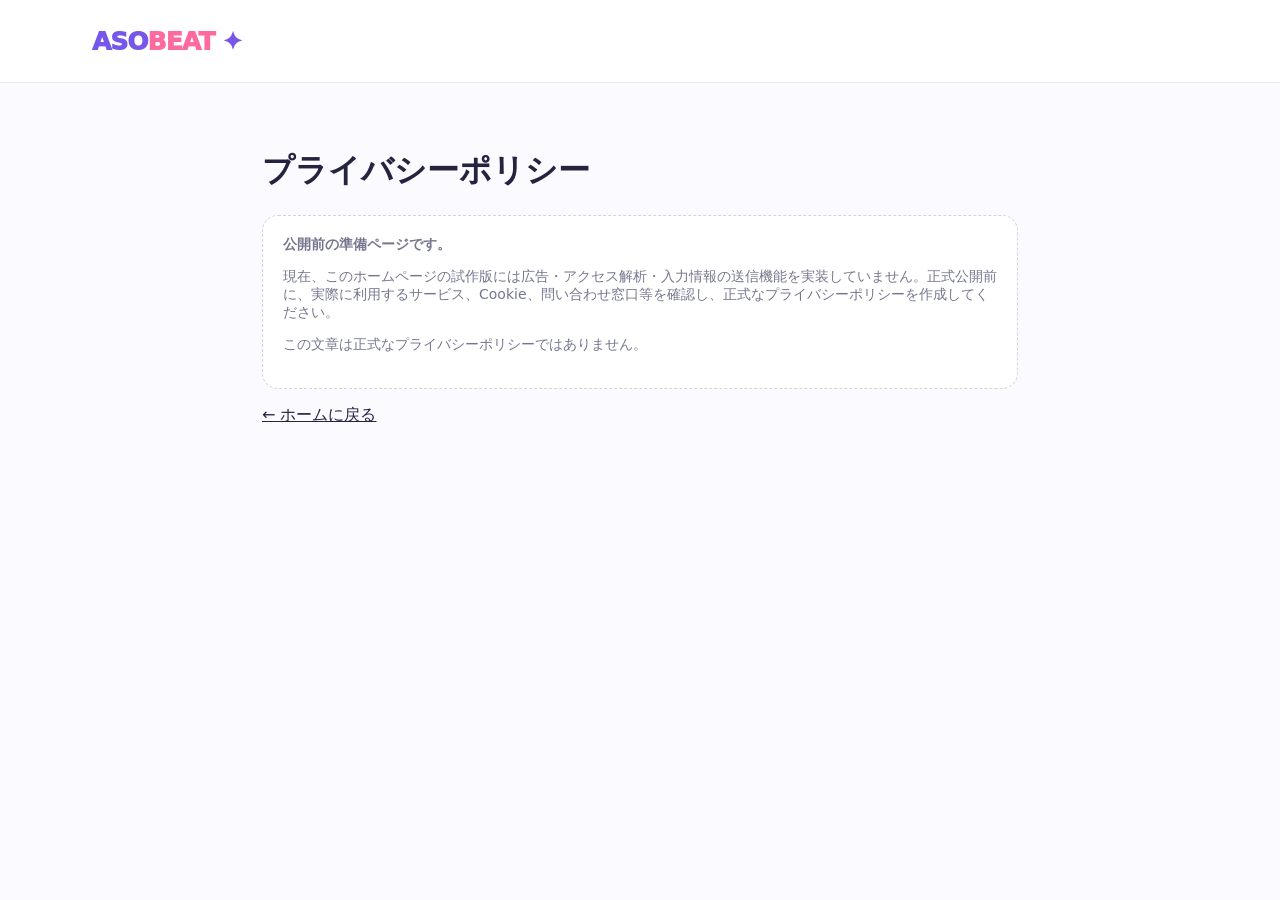
==== privacy.html @ 73acbf35 "Add files via upload" ====
<!doctype html><html lang="ja"><head><meta charset="utf-8"><meta name="viewport" content="width=device-width,initial-scale=1"><title>プライバシーポリシー｜ASOBEAT</title><link rel="stylesheet" href="css/style.css"></head><body><header class="header"><div class="wrap"><a class="logo" href="index.html">ASO<span>BEAT</span> ✦</a></div></header><main class="wrap" style="max-width:800px;padding-top:45px;min-height:60vh"><h1>プライバシーポリシー</h1><div class="notice"><strong>公開前の準備ページです。</strong><p>現在、このホームページの試作版には広告・アクセス解析・入力情報の送信機能を実装していません。正式公開前に、実際に利用するサービス、Cookie、問い合わせ窓口等を確認し、正式なプライバシーポリシーを作成してください。</p><p>この文章は正式なプライバシーポリシーではありません。</p></div><p><a href="index.html">← ホームに戻る</a></p></main></body></html>
---- css/style.css ----
:root{--ink:#25233e;--muted:#76778e;--purple:#7657e9;--pink:#ff6a9e;--orange:#ffbc59;--bg:#fbfaff;--line:#eae8f2}*{box-sizing:border-box}html{scroll-behavior:smooth}body{margin:0;background:var(--bg);color:var(--ink);font-family:system-ui,-apple-system,"Hiragino Kaku Gothic ProN","Noto Sans JP",sans-serif}button,input,select{font:inherit}button{cursor:pointer}a{color:inherit}.wrap{max-width:1140px;margin:auto;padding:0 22px}.header{background:#fff;border-bottom:1px solid var(--line);position:sticky;top:0;z-index:10}.header .wrap{min-height:82px;display:flex;align-items:center;gap:24px}.logo{font-size:25px;font-weight:1000;letter-spacing:-1px;text-decoration:none;color:var(--purple)}.logo span{color:var(--pink)}.tagline{font-size:11px;color:var(--muted);margin-top:2px}.search{margin-left:auto;max-width:350px;width:100%;background:#f5f3fb;border:1px solid #ece9f6;border-radius:15px;display:flex;align-items:center;padding:0 14px;gap:8px}.search input{width:100%;background:transparent;border:0;outline:0;padding:13px 0;min-width:0}.hero{padding:42px 0 26px}.hero-card{background:linear-gradient(115deg,#7658e8,#b96de6 58%,#fa8db3);border-radius:28px;min-height:258px;display:flex;align-items:center;justify-content:space-between;overflow:hidden;color:white;position:relative;padding:34px 40px;box-shadow:0 18px 45px #7755c02b}.hero-card:after{content:"";position:absolute;right:-70px;top:-130px;width:370px;height:370px;border:75px solid #ffffff24;border-radius:50%}.hero-text{position:relative;z-index:1}.eyebrow{font-size:12px;font-weight:900;letter-spacing:.16em}.hero h1{font-size:clamp(27px,4.5vw,46px);margin:12px 0;line-height:1.24}.hero p{margin:0;color:#f8efff}.hero-art{font-size:110px;transform:rotate(-13deg);filter:drop-shadow(0 15px 0 #00000015);position:relative;z-index:1}.hero-note{margin:12px 4px 0;color:var(--muted);font-size:12px}.section{padding:22px 0 34px}.section-head{display:flex;justify-content:space-between;align-items:end;gap:12px;margin-bottom:18px}.section h2{font-size:24px;margin:0;letter-spacing:-.04em}.section h2 span{color:var(--pink)}.section-sub{font-size:13px;color:var(--muted);margin:5px 0 0}.count{color:var(--muted);font-size:13px}.rank-grid,.game-grid{display:grid;grid-template-columns:repeat(auto-fill,minmax(min(100%,205px),1fr));gap:17px}.game-card{background:white;border:1px solid var(--line);border-radius:20px;overflow:hidden;box-shadow:0 6px 20px #34315a09;transition:transform .18s,box-shadow .18s;min-width:0}.game-card:hover{transform:translateY(-3px);box-shadow:0 14px 30px #34315a15}.cover{height:147px;display:grid;place-items:center;position:relative;overflow:hidden}.cover .emoji{font-size:66px;filter:drop-shadow(0 7px 0 #0000000b)}.cover img{width:100%;height:100%;object-fit:cover}.badge{position:absolute;top:12px;left:12px;background:#ff547e;color:white;border-radius:8px;padding:5px 9px;font-weight:900;font-size:11px}.rank-badge{position:absolute;top:10px;right:10px;background:white;border-radius:10px;padding:6px 10px;font-weight:900;color:var(--purple);box-shadow:0 3px 12px #0001}.card-body{padding:15px}.card-title{font-size:16px;font-weight:900;line-height:1.4;margin:0 0 7px}.card-desc{font-size:12px;line-height:1.6;color:var(--muted);min-height:38px;margin:0 0 11px}.card-bottom{display:flex;align-items:center;justify-content:space-between;gap:6px}.genre{background:#f3f0ff;color:#7152d6;font-size:11px;font-weight:800;border-radius:8px;padding:6px 9px}.share{background:#f5f4f9;color:#595b70;border:0;border-radius:9px;padding:7px 9px;font-size:12px;font-weight:700}.share:hover{background:#eae5fb}.play{margin-top:12px;width:100%;border:0;border-radius:11px;background:#efedf5;color:#8b8798;padding:10px;font-weight:800;cursor:not-allowed}.play.ready{background:var(--purple);color:white;cursor:pointer}.play.ready:hover{background:#6042d3}.filters{display:flex;gap:9px;flex-wrap:wrap;margin:0 0 20px}.filter{border:1px solid #e7e3f2;background:white;color:#5e5c71;border-radius:999px;padding:9px 15px;font-size:13px;font-weight:800}.filter.active{background:var(--purple);color:white;border-color:var(--purple)}.sort{background:white;border:1px solid var(--line);padding:10px 12px;border-radius:11px;color:var(--ink)}.notice{padding:20px;border:1px dashed #d6d0e6;border-radius:16px;background:white;color:var(--muted);font-size:14px}.ad-slot{margin:30px 0 10px;padding:0;border:0;display:none}.footer{margin-top:42px;background:#fff;border-top:1px solid var(--line);padding:35px 0;color:var(--muted);font-size:12px}.footer-inner{display:flex;justify-content:space-between;gap:12px;flex-wrap:wrap}.footer a{text-decoration:none;color:var(--purple)}.toast{position:fixed;bottom:24px;left:50%;transform:translate(-50%,120px);opacity:0;background:#2e2946;color:#fff;padding:13px 20px;border-radius:13px;z-index:30;transition:.25s;font-size:13px;box-shadow:0 12px 35px #0002;max-width:90vw;text-align:center}.toast.show{transform:translate(-50%,0);opacity:1}.empty{grid-column:1/-1;text-align:center;padding:35px;color:var(--muted)}@media(max-width:650px){.wrap{padding:0 15px}.header .wrap{min-height:74px;gap:12px}.logo{font-size:20px}.tagline{font-size:9px}.search{width:45%;padding:0 10px}.search input{font-size:12px}.hero{padding-top:22px}.hero-card{padding:24px;min-height:195px;border-radius:21px}.hero-art{font-size:65px}.hero h1{font-size:27px}.hero p{font-size:12px}.section h2{font-size:21px}.rank-grid,.game-grid{grid-template-columns:repeat(2,minmax(0,1fr));gap:10px}.cover{height:112px}.cover .emoji{font-size:49px}.card-body{padding:11px}.card-title{font-size:13px}.card-desc{font-size:11px;min-height:50px}.genre{font-size:10px;padding:5px}.share{font-size:11px}.section{padding:16px 0 25px}.sort{font-size:12px}}@media(max-width:365px){.hero-art{display:none}.search{width:42%}.rank-grid,.game-grid{gap:8px}}@media(prefers-reduced-motion:reduce){*,*:before,*:after{transition:none!important;animation:none!important;scroll-behavior:auto!important}}
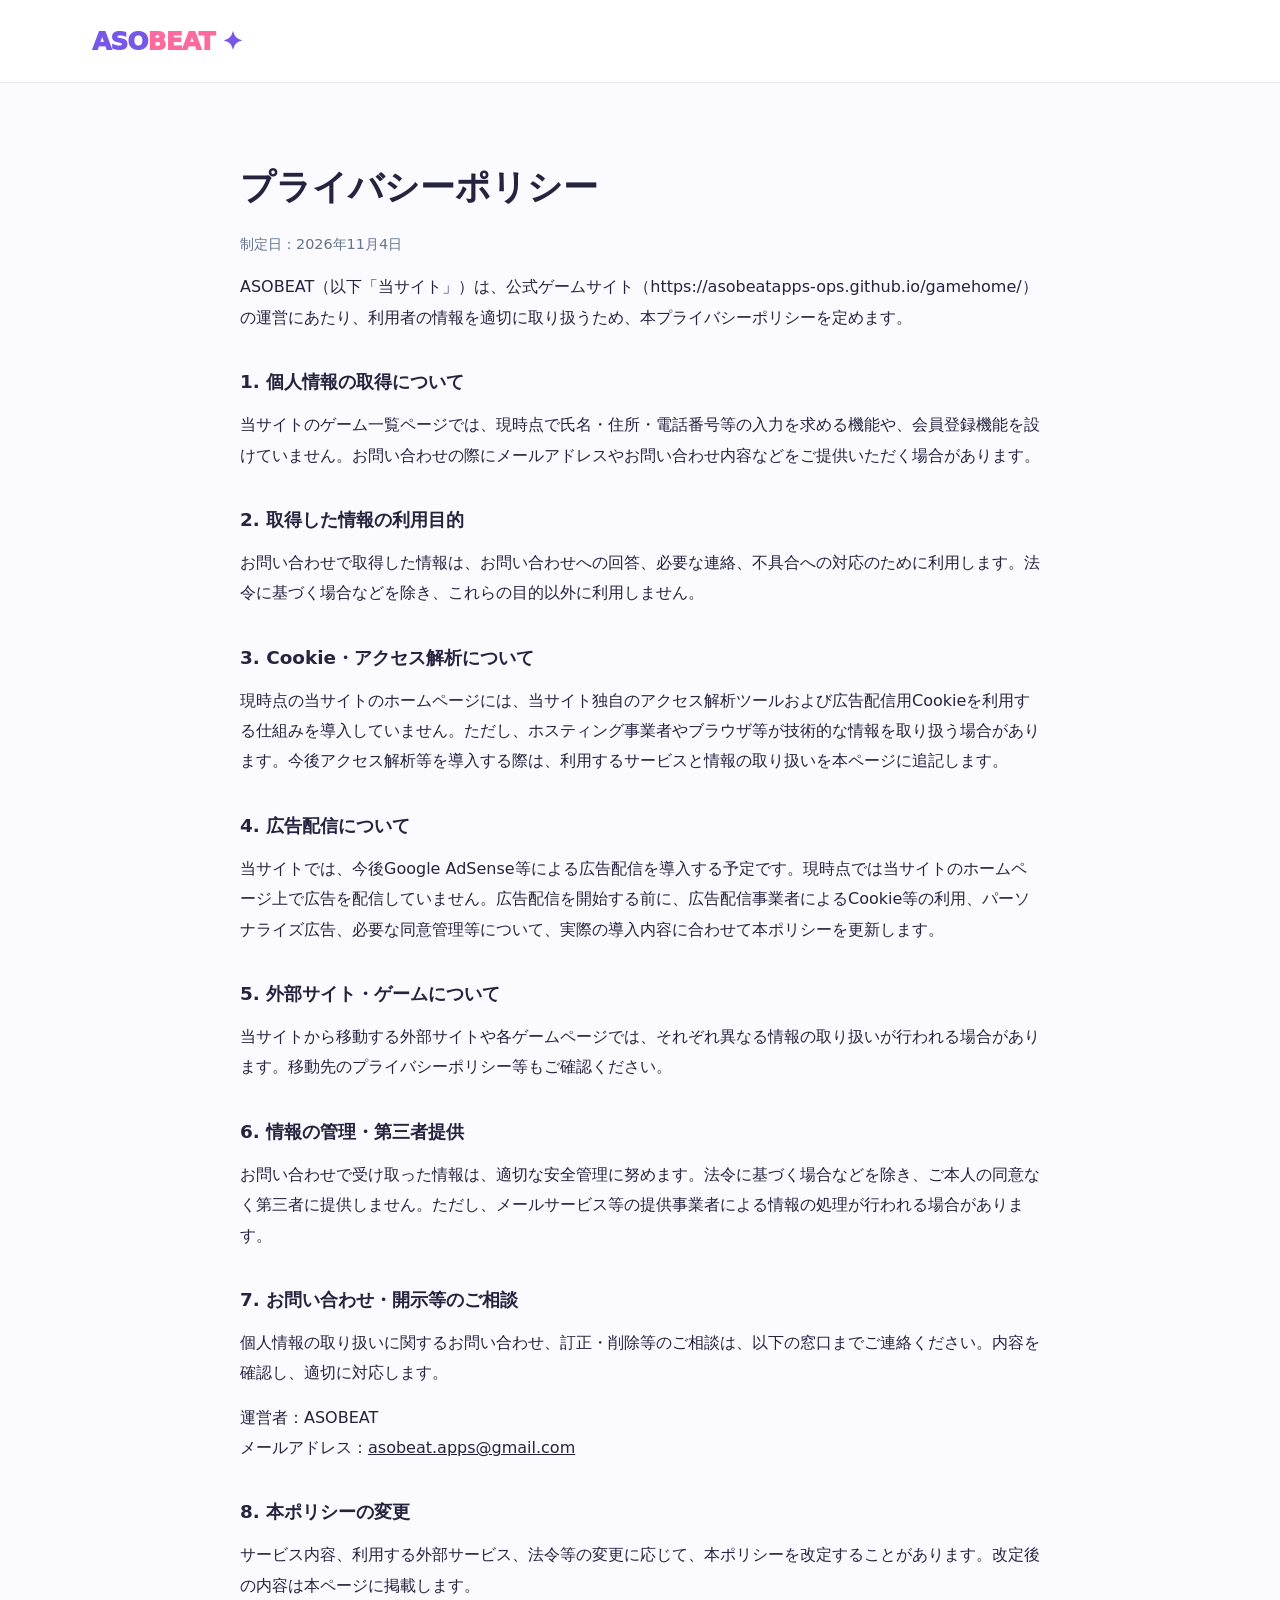
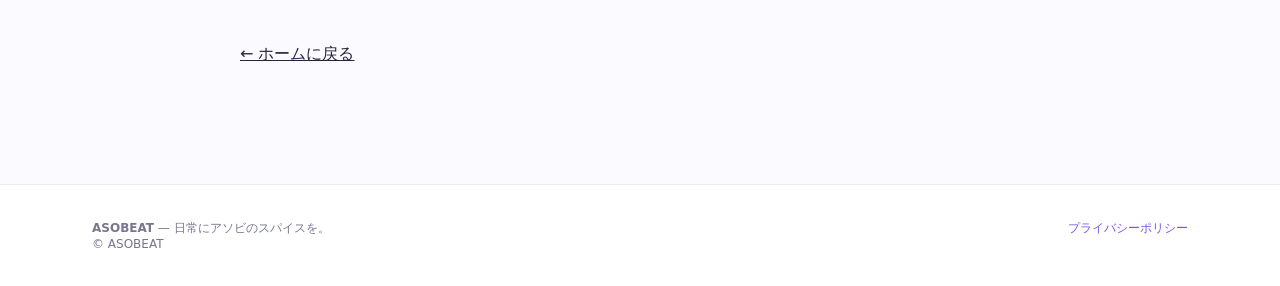
==== commit b80ffc51: "Add files via upload" ====
--- a/privacy.html
+++ b/privacy.html
@@ -1 +1,56 @@
-<!doctype html><html lang="ja"><head><meta charset="utf-8"><meta name="viewport" content="width=device-width,initial-scale=1"><title>プライバシーポリシー｜ASOBEAT</title><link rel="stylesheet" href="css/style.css"></head><body><header class="header"><div class="wrap"><a class="logo" href="index.html">ASO<span>BEAT</span> ✦</a></div></header><main class="wrap" style="max-width:800px;padding-top:45px;min-height:60vh"><h1>プライバシーポリシー</h1><div class="notice"><strong>公開前の準備ページです。</strong><p>現在、このホームページの試作版には広告・アクセス解析・入力情報の送信機能を実装していません。正式公開前に、実際に利用するサービス、Cookie、問い合わせ窓口等を確認し、正式なプライバシーポリシーを作成してください。</p><p>この文章は正式なプライバシーポリシーではありません。</p></div><p><a href="index.html">← ホームに戻る</a></p></main></body></html>
+<!doctype html>
+<html lang="ja">
+<head>
+  <meta charset="utf-8">
+  <meta name="viewport" content="width=device-width, initial-scale=1">
+  <meta name="description" content="ASOBEAT公式ゲームサイトのプライバシーポリシーです。">
+  <title>プライバシーポリシー｜ASOBEAT</title>
+  <link rel="stylesheet" href="css/style.css">
+  <style>
+    .privacy-content{max-width:800px;margin:0 auto;padding:42px 0 72px;line-height:1.9}
+    .privacy-content h1{font-size:clamp(1.6rem,5vw,2.2rem);margin-bottom:10px}
+    .privacy-content h2{font-size:1.15rem;margin:32px 0 10px}
+    .privacy-content p{margin:0 0 14px}
+    .privacy-content a{overflow-wrap:anywhere}
+    .privacy-meta{color:#64748b;font-size:.9rem;margin-bottom:26px}
+    .privacy-back{display:inline-block;margin-top:24px}
+  </style>
+</head>
+<body>
+  <header class="header"><div class="wrap"><a class="logo" href="index.html">ASO<span>BEAT</span> ✦</a></div></header>
+  <main class="wrap">
+    <article class="privacy-content">
+      <h1>プライバシーポリシー</h1>
+      <p class="privacy-meta">制定日：2026年11月4日</p>
+      <p>ASOBEAT（以下「当サイト」）は、公式ゲームサイト（https://asobeatapps-ops.github.io/gamehome/）の運営にあたり、利用者の情報を適切に取り扱うため、本プライバシーポリシーを定めます。</p>
+
+      <h2>1. 個人情報の取得について</h2>
+      <p>当サイトのゲーム一覧ページでは、現時点で氏名・住所・電話番号等の入力を求める機能や、会員登録機能を設けていません。お問い合わせの際にメールアドレスやお問い合わせ内容などをご提供いただく場合があります。</p>
+
+      <h2>2. 取得した情報の利用目的</h2>
+      <p>お問い合わせで取得した情報は、お問い合わせへの回答、必要な連絡、不具合への対応のために利用します。法令に基づく場合などを除き、これらの目的以外に利用しません。</p>
+
+      <h2>3. Cookie・アクセス解析について</h2>
+      <p>現時点の当サイトのホームページには、当サイト独自のアクセス解析ツールおよび広告配信用Cookieを利用する仕組みを導入していません。ただし、ホスティング事業者やブラウザ等が技術的な情報を取り扱う場合があります。今後アクセス解析等を導入する際は、利用するサービスと情報の取り扱いを本ページに追記します。</p>
+
+      <h2>4. 広告配信について</h2>
+      <p>当サイトでは、今後Google AdSense等による広告配信を導入する予定です。現時点では当サイトのホームページ上で広告を配信していません。広告配信を開始する前に、広告配信事業者によるCookie等の利用、パーソナライズ広告、必要な同意管理等について、実際の導入内容に合わせて本ポリシーを更新します。</p>
+
+      <h2>5. 外部サイト・ゲームについて</h2>
+      <p>当サイトから移動する外部サイトや各ゲームページでは、それぞれ異なる情報の取り扱いが行われる場合があります。移動先のプライバシーポリシー等もご確認ください。</p>
+
+      <h2>6. 情報の管理・第三者提供</h2>
+      <p>お問い合わせで受け取った情報は、適切な安全管理に努めます。法令に基づく場合などを除き、ご本人の同意なく第三者に提供しません。ただし、メールサービス等の提供事業者による情報の処理が行われる場合があります。</p>
+
+      <h2>7. お問い合わせ・開示等のご相談</h2>
+      <p>個人情報の取り扱いに関するお問い合わせ、訂正・削除等のご相談は、以下の窓口までご連絡ください。内容を確認し、適切に対応します。</p>
+      <p>運営者：ASOBEAT<br>メールアドレス：<a href="mailto:asobeat.apps@gmail.com">asobeat.apps@gmail.com</a></p>
+
+      <h2>8. 本ポリシーの変更</h2>
+      <p>サービス内容、利用する外部サービス、法令等の変更に応じて、本ポリシーを改定することがあります。改定後の内容は本ページに掲載します。</p>
+      <a class="privacy-back" href="index.html">← ホームに戻る</a>
+    </article>
+  </main>
+  <footer class="footer"><div class="wrap footer-inner"><div><strong>ASOBEAT</strong> — 日常にアソビのスパイスを。<div>© ASOBEAT</div></div><div><a href="privacy.html">プライバシーポリシー</a></div></div></footer>
+</body>
+</html>
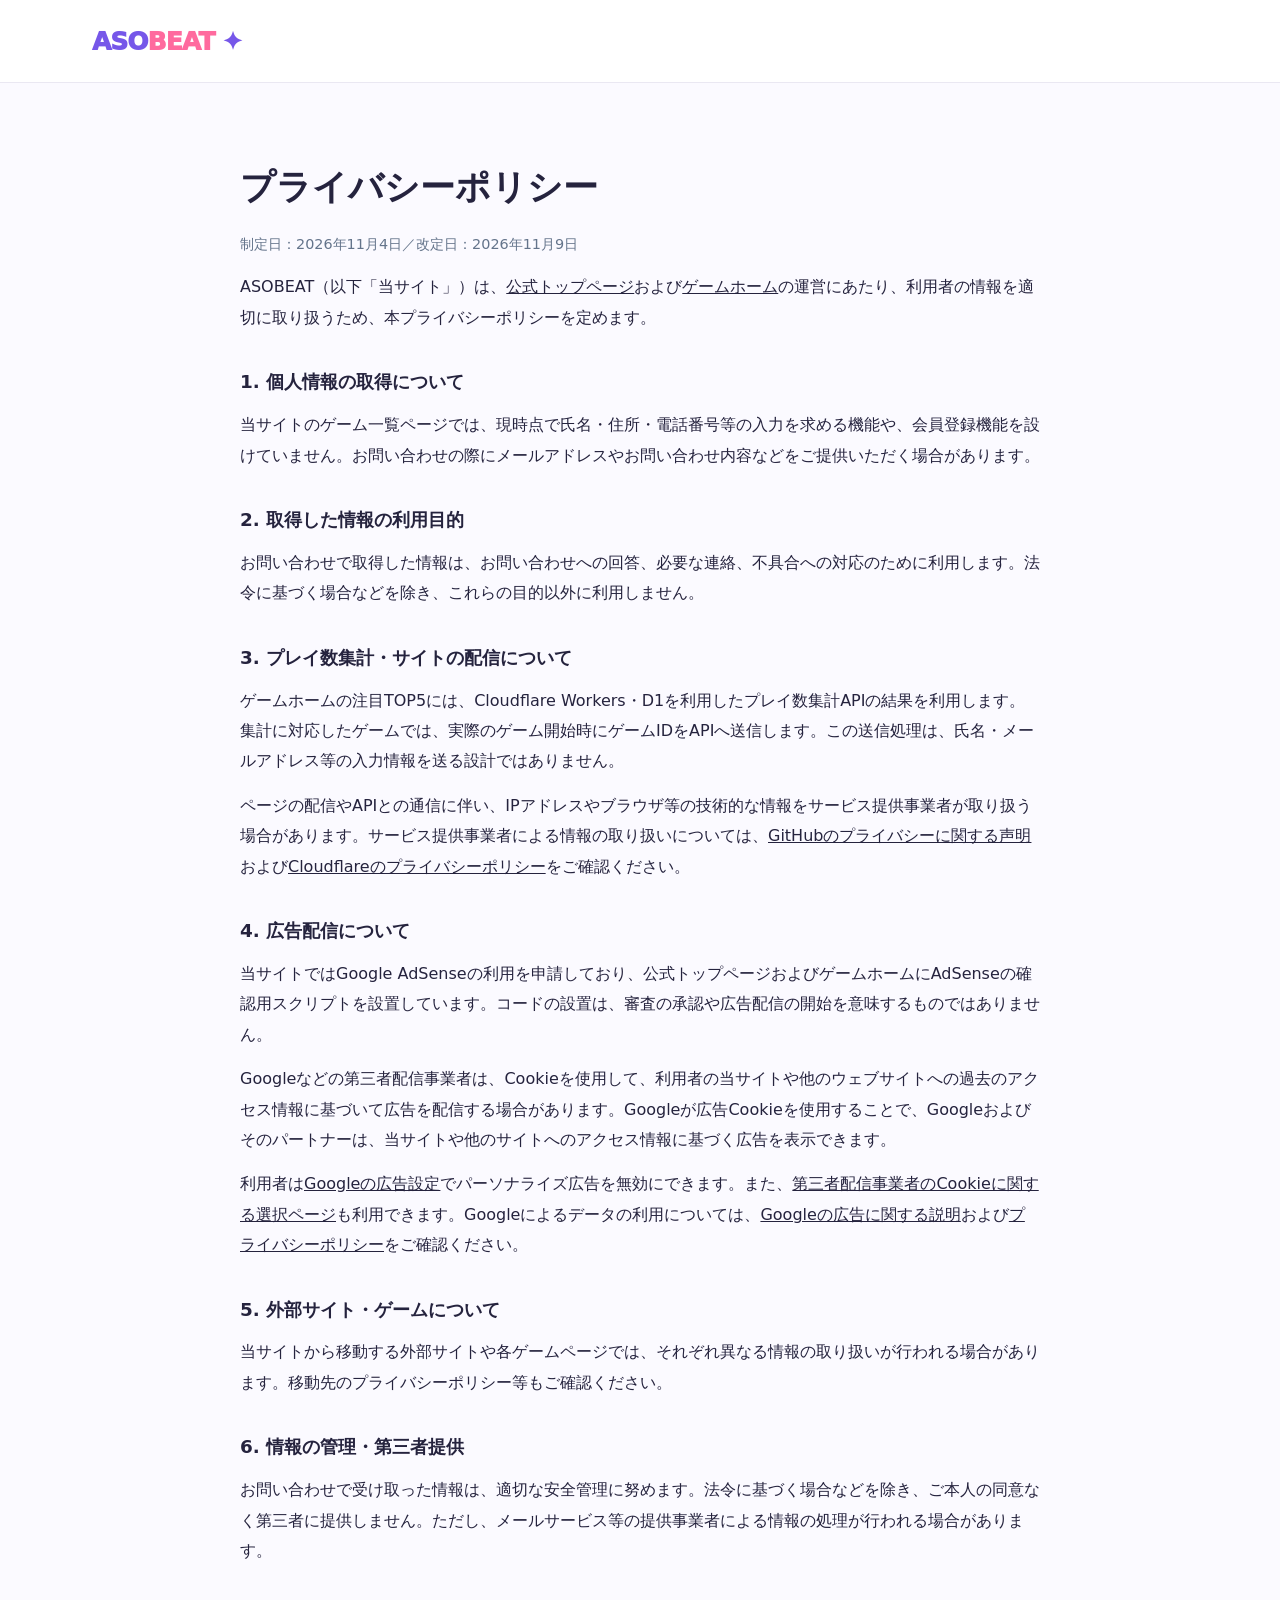
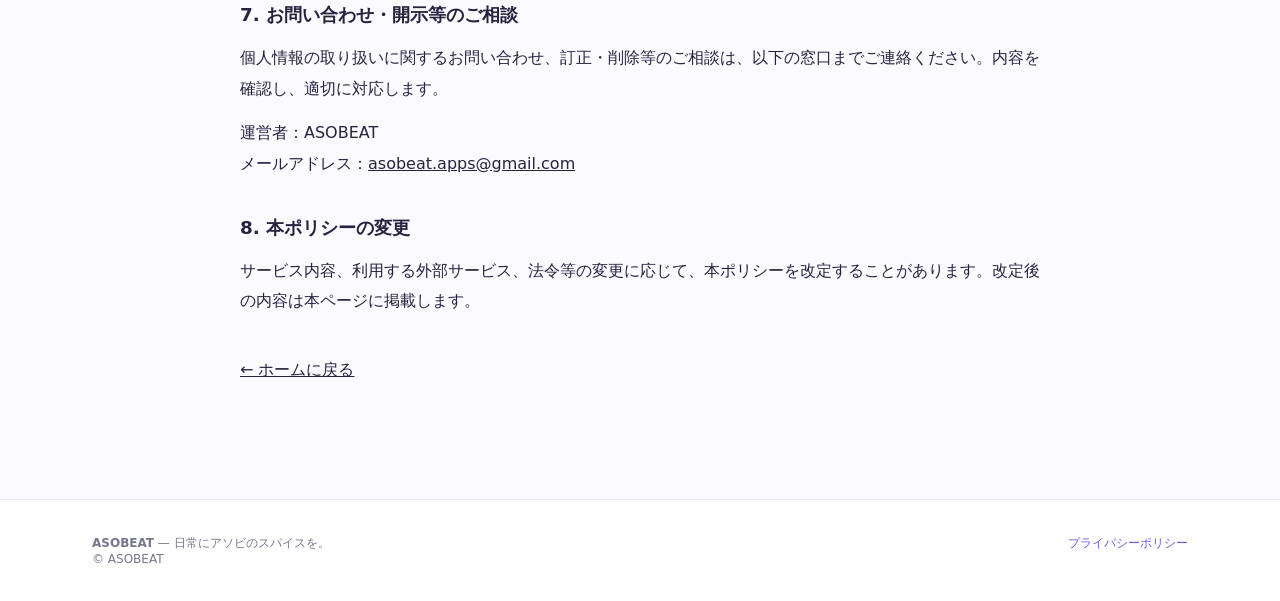
==== commit 1fbcb064: "Align site information and privacy policy with AdSense review setup" ====
--- a/privacy.html
+++ b/privacy.html
@@ -21,8 +21,8 @@
   <main class="wrap">
     <article class="privacy-content">
       <h1>プライバシーポリシー</h1>
-      <p class="privacy-meta">制定日：2026年11月4日</p>
-      <p>ASOBEAT（以下「当サイト」）は、公式ゲームサイト（https://asobeatapps-ops.github.io/gamehome/）の運営にあたり、利用者の情報を適切に取り扱うため、本プライバシーポリシーを定めます。</p>
+      <p class="privacy-meta">制定日：2026年11月4日／改定日：2026年11月9日</p>
+      <p>ASOBEAT（以下「当サイト」）は、<a href="https://asobeatapps-ops.github.io/">公式トップページ</a>および<a href="https://asobeatapps-ops.github.io/gamehome/">ゲームホーム</a>の運営にあたり、利用者の情報を適切に取り扱うため、本プライバシーポリシーを定めます。</p>
 
       <h2>1. 個人情報の取得について</h2>
       <p>当サイトのゲーム一覧ページでは、現時点で氏名・住所・電話番号等の入力を求める機能や、会員登録機能を設けていません。お問い合わせの際にメールアドレスやお問い合わせ内容などをご提供いただく場合があります。</p>
@@ -30,11 +30,14 @@
       <h2>2. 取得した情報の利用目的</h2>
       <p>お問い合わせで取得した情報は、お問い合わせへの回答、必要な連絡、不具合への対応のために利用します。法令に基づく場合などを除き、これらの目的以外に利用しません。</p>
 
-      <h2>3. Cookie・アクセス解析について</h2>
-      <p>現時点の当サイトのホームページには、当サイト独自のアクセス解析ツールおよび広告配信用Cookieを利用する仕組みを導入していません。ただし、ホスティング事業者やブラウザ等が技術的な情報を取り扱う場合があります。今後アクセス解析等を導入する際は、利用するサービスと情報の取り扱いを本ページに追記します。</p>
+      <h2>3. プレイ数集計・サイトの配信について</h2>
+      <p>ゲームホームの注目TOP5には、Cloudflare Workers・D1を利用したプレイ数集計APIの結果を利用します。集計に対応したゲームでは、実際のゲーム開始時にゲームIDをAPIへ送信します。この送信処理は、氏名・メールアドレス等の入力情報を送る設計ではありません。</p>
+      <p>ページの配信やAPIとの通信に伴い、IPアドレスやブラウザ等の技術的な情報をサービス提供事業者が取り扱う場合があります。サービス提供事業者による情報の取り扱いについては、<a href="https://docs.github.com/ja/site-policy/privacy-policies/github-general-privacy-statement">GitHubのプライバシーに関する声明</a>および<a href="https://www.cloudflare.com/privacypolicy/">Cloudflareのプライバシーポリシー</a>をご確認ください。</p>
 
       <h2>4. 広告配信について</h2>
-      <p>当サイトでは、今後Google AdSense等による広告配信を導入する予定です。現時点では当サイトのホームページ上で広告を配信していません。広告配信を開始する前に、広告配信事業者によるCookie等の利用、パーソナライズ広告、必要な同意管理等について、実際の導入内容に合わせて本ポリシーを更新します。</p>
+      <p>当サイトではGoogle AdSenseの利用を申請しており、公式トップページおよびゲームホームにAdSenseの確認用スクリプトを設置しています。コードの設置は、審査の承認や広告配信の開始を意味するものではありません。</p>
+      <p>Googleなどの第三者配信事業者は、Cookieを使用して、利用者の当サイトや他のウェブサイトへの過去のアクセス情報に基づいて広告を配信する場合があります。Googleが広告Cookieを使用することで、Googleおよびそのパートナーは、当サイトや他のサイトへのアクセス情報に基づく広告を表示できます。</p>
+      <p>利用者は<a href="https://adssettings.google.com/">Googleの広告設定</a>でパーソナライズ広告を無効にできます。また、<a href="https://www.aboutads.info/choices/">第三者配信事業者のCookieに関する選択ページ</a>も利用できます。Googleによるデータの利用については、<a href="https://policies.google.com/technologies/ads?hl=ja">Googleの広告に関する説明</a>および<a href="https://policies.google.com/privacy?hl=ja">プライバシーポリシー</a>をご確認ください。</p>
 
       <h2>5. 外部サイト・ゲームについて</h2>
       <p>当サイトから移動する外部サイトや各ゲームページでは、それぞれ異なる情報の取り扱いが行われる場合があります。移動先のプライバシーポリシー等もご確認ください。</p>
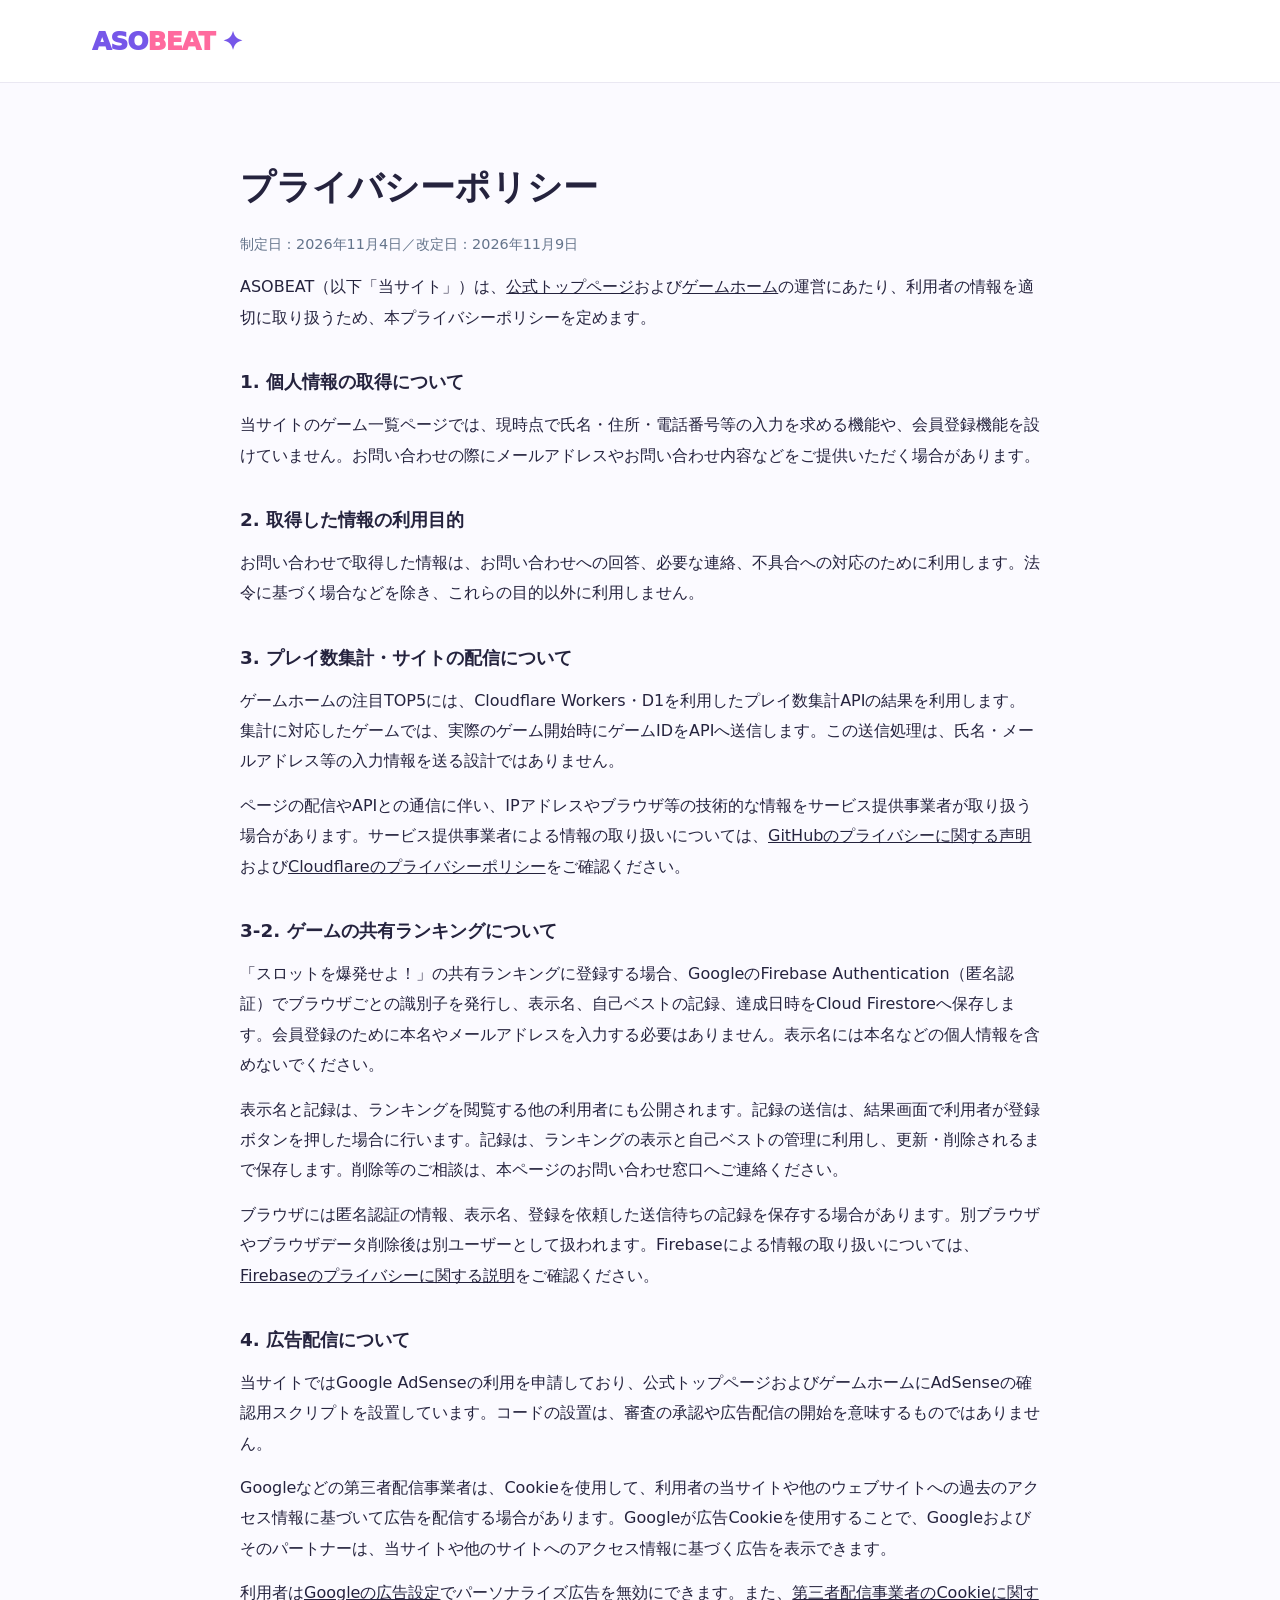
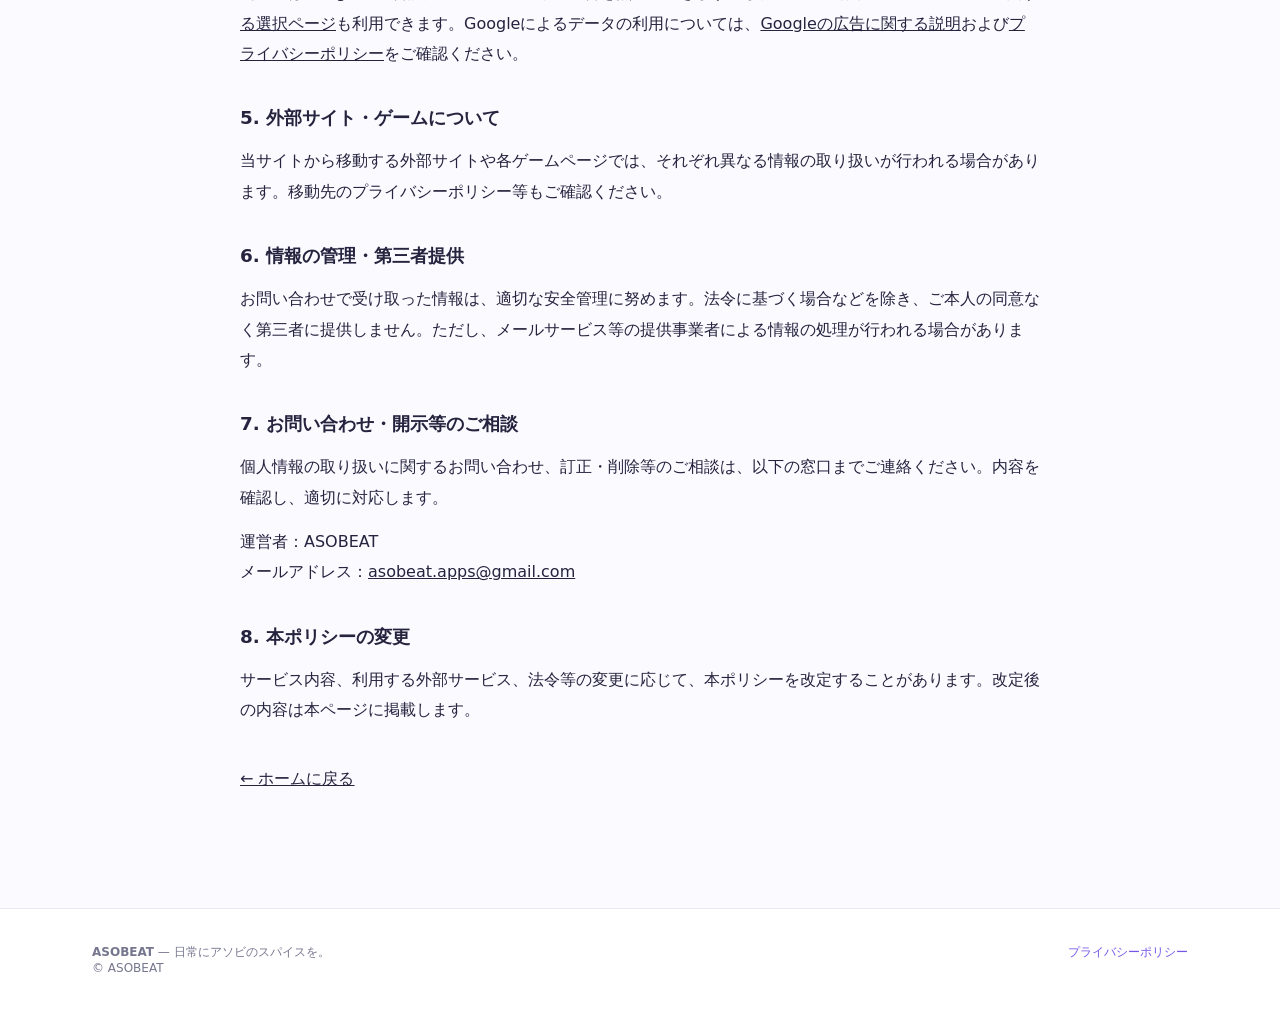
==== commit 8c43a812: "Explain Firebase shared leaderboard data and optional public score registration" ====
--- a/privacy.html
+++ b/privacy.html
@@ -34,6 +34,11 @@
       <p>ゲームホームの注目TOP5には、Cloudflare Workers・D1を利用したプレイ数集計APIの結果を利用します。集計に対応したゲームでは、実際のゲーム開始時にゲームIDをAPIへ送信します。この送信処理は、氏名・メールアドレス等の入力情報を送る設計ではありません。</p>
       <p>ページの配信やAPIとの通信に伴い、IPアドレスやブラウザ等の技術的な情報をサービス提供事業者が取り扱う場合があります。サービス提供事業者による情報の取り扱いについては、<a href="https://docs.github.com/ja/site-policy/privacy-policies/github-general-privacy-statement">GitHubのプライバシーに関する声明</a>および<a href="https://www.cloudflare.com/privacypolicy/">Cloudflareのプライバシーポリシー</a>をご確認ください。</p>
 
+      <h2>3-2. ゲームの共有ランキングについて</h2>
+      <p>「スロットを爆発せよ！」の共有ランキングに登録する場合、GoogleのFirebase Authentication（匿名認証）でブラウザごとの識別子を発行し、表示名、自己ベストの記録、達成日時をCloud Firestoreへ保存します。会員登録のために本名やメールアドレスを入力する必要はありません。表示名には本名などの個人情報を含めないでください。</p>
+      <p>表示名と記録は、ランキングを閲覧する他の利用者にも公開されます。記録の送信は、結果画面で利用者が登録ボタンを押した場合に行います。記録は、ランキングの表示と自己ベストの管理に利用し、更新・削除されるまで保存します。削除等のご相談は、本ページのお問い合わせ窓口へご連絡ください。</p>
+      <p>ブラウザには匿名認証の情報、表示名、登録を依頼した送信待ちの記録を保存する場合があります。別ブラウザやブラウザデータ削除後は別ユーザーとして扱われます。Firebaseによる情報の取り扱いについては、<a href="https://firebase.google.com/support/privacy?hl=ja">Firebaseのプライバシーに関する説明</a>をご確認ください。</p>
+
       <h2>4. 広告配信について</h2>
       <p>当サイトではGoogle AdSenseの利用を申請しており、公式トップページおよびゲームホームにAdSenseの確認用スクリプトを設置しています。コードの設置は、審査の承認や広告配信の開始を意味するものではありません。</p>
       <p>Googleなどの第三者配信事業者は、Cookieを使用して、利用者の当サイトや他のウェブサイトへの過去のアクセス情報に基づいて広告を配信する場合があります。Googleが広告Cookieを使用することで、Googleおよびそのパートナーは、当サイトや他のサイトへのアクセス情報に基づく広告を表示できます。</p>
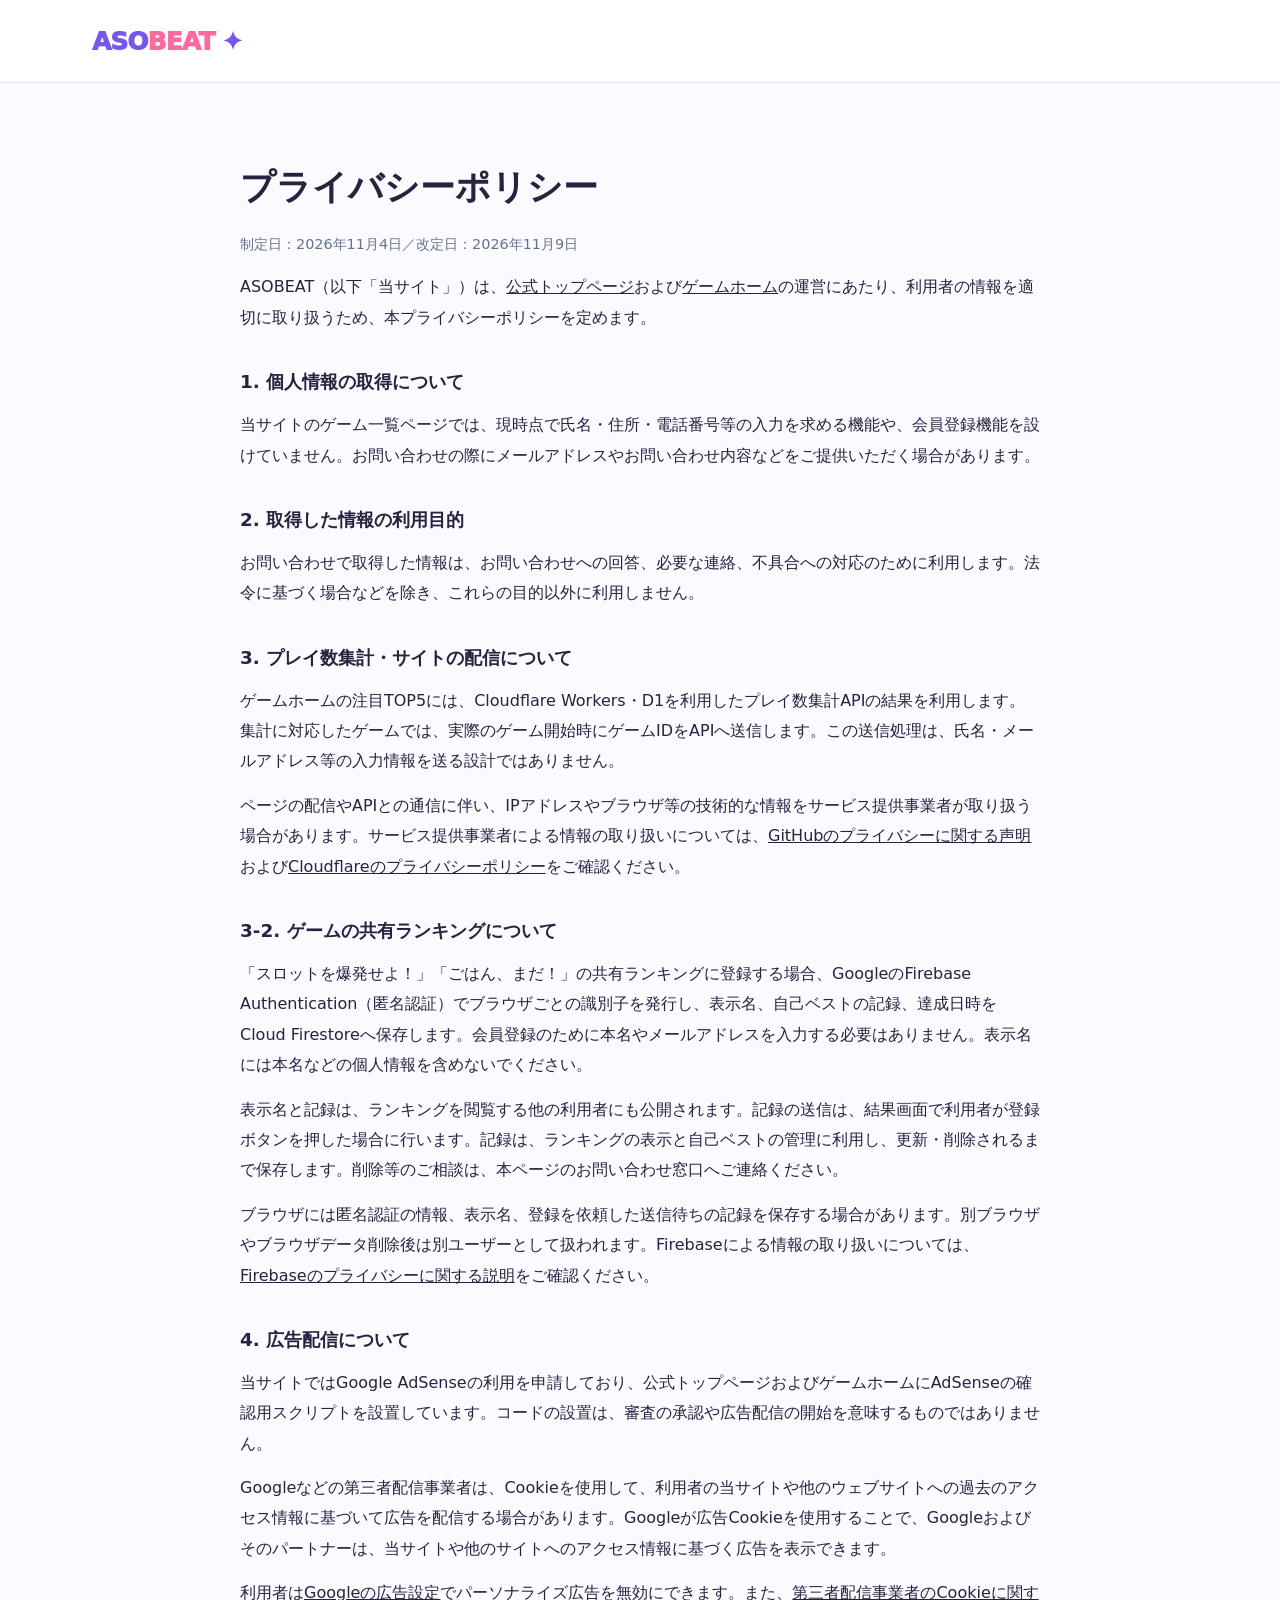
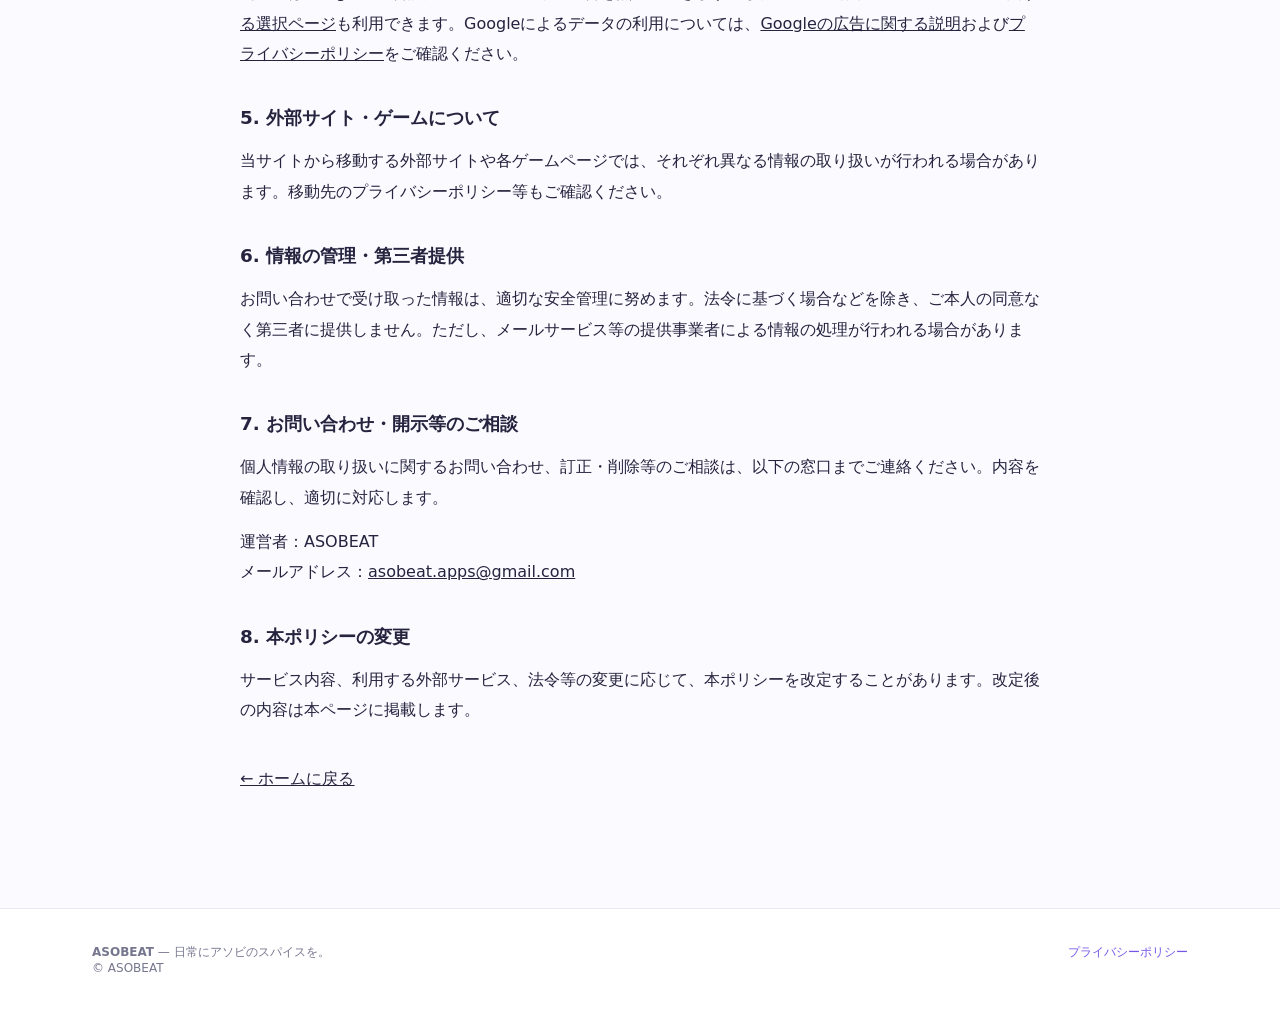
==== commit bb016d20: "Disclose shared Gohan leaderboard data alongside Slot" ====
--- a/privacy.html
+++ b/privacy.html
@@ -35,7 +35,7 @@
       <p>ページの配信やAPIとの通信に伴い、IPアドレスやブラウザ等の技術的な情報をサービス提供事業者が取り扱う場合があります。サービス提供事業者による情報の取り扱いについては、<a href="https://docs.github.com/ja/site-policy/privacy-policies/github-general-privacy-statement">GitHubのプライバシーに関する声明</a>および<a href="https://www.cloudflare.com/privacypolicy/">Cloudflareのプライバシーポリシー</a>をご確認ください。</p>
 
       <h2>3-2. ゲームの共有ランキングについて</h2>
-      <p>「スロットを爆発せよ！」の共有ランキングに登録する場合、GoogleのFirebase Authentication（匿名認証）でブラウザごとの識別子を発行し、表示名、自己ベストの記録、達成日時をCloud Firestoreへ保存します。会員登録のために本名やメールアドレスを入力する必要はありません。表示名には本名などの個人情報を含めないでください。</p>
+      <p>「スロットを爆発せよ！」「ごはん、まだ！」の共有ランキングに登録する場合、GoogleのFirebase Authentication（匿名認証）でブラウザごとの識別子を発行し、表示名、自己ベストの記録、達成日時をCloud Firestoreへ保存します。会員登録のために本名やメールアドレスを入力する必要はありません。表示名には本名などの個人情報を含めないでください。</p>
       <p>表示名と記録は、ランキングを閲覧する他の利用者にも公開されます。記録の送信は、結果画面で利用者が登録ボタンを押した場合に行います。記録は、ランキングの表示と自己ベストの管理に利用し、更新・削除されるまで保存します。削除等のご相談は、本ページのお問い合わせ窓口へご連絡ください。</p>
       <p>ブラウザには匿名認証の情報、表示名、登録を依頼した送信待ちの記録を保存する場合があります。別ブラウザやブラウザデータ削除後は別ユーザーとして扱われます。Firebaseによる情報の取り扱いについては、<a href="https://firebase.google.com/support/privacy?hl=ja">Firebaseのプライバシーに関する説明</a>をご確認ください。</p>
 
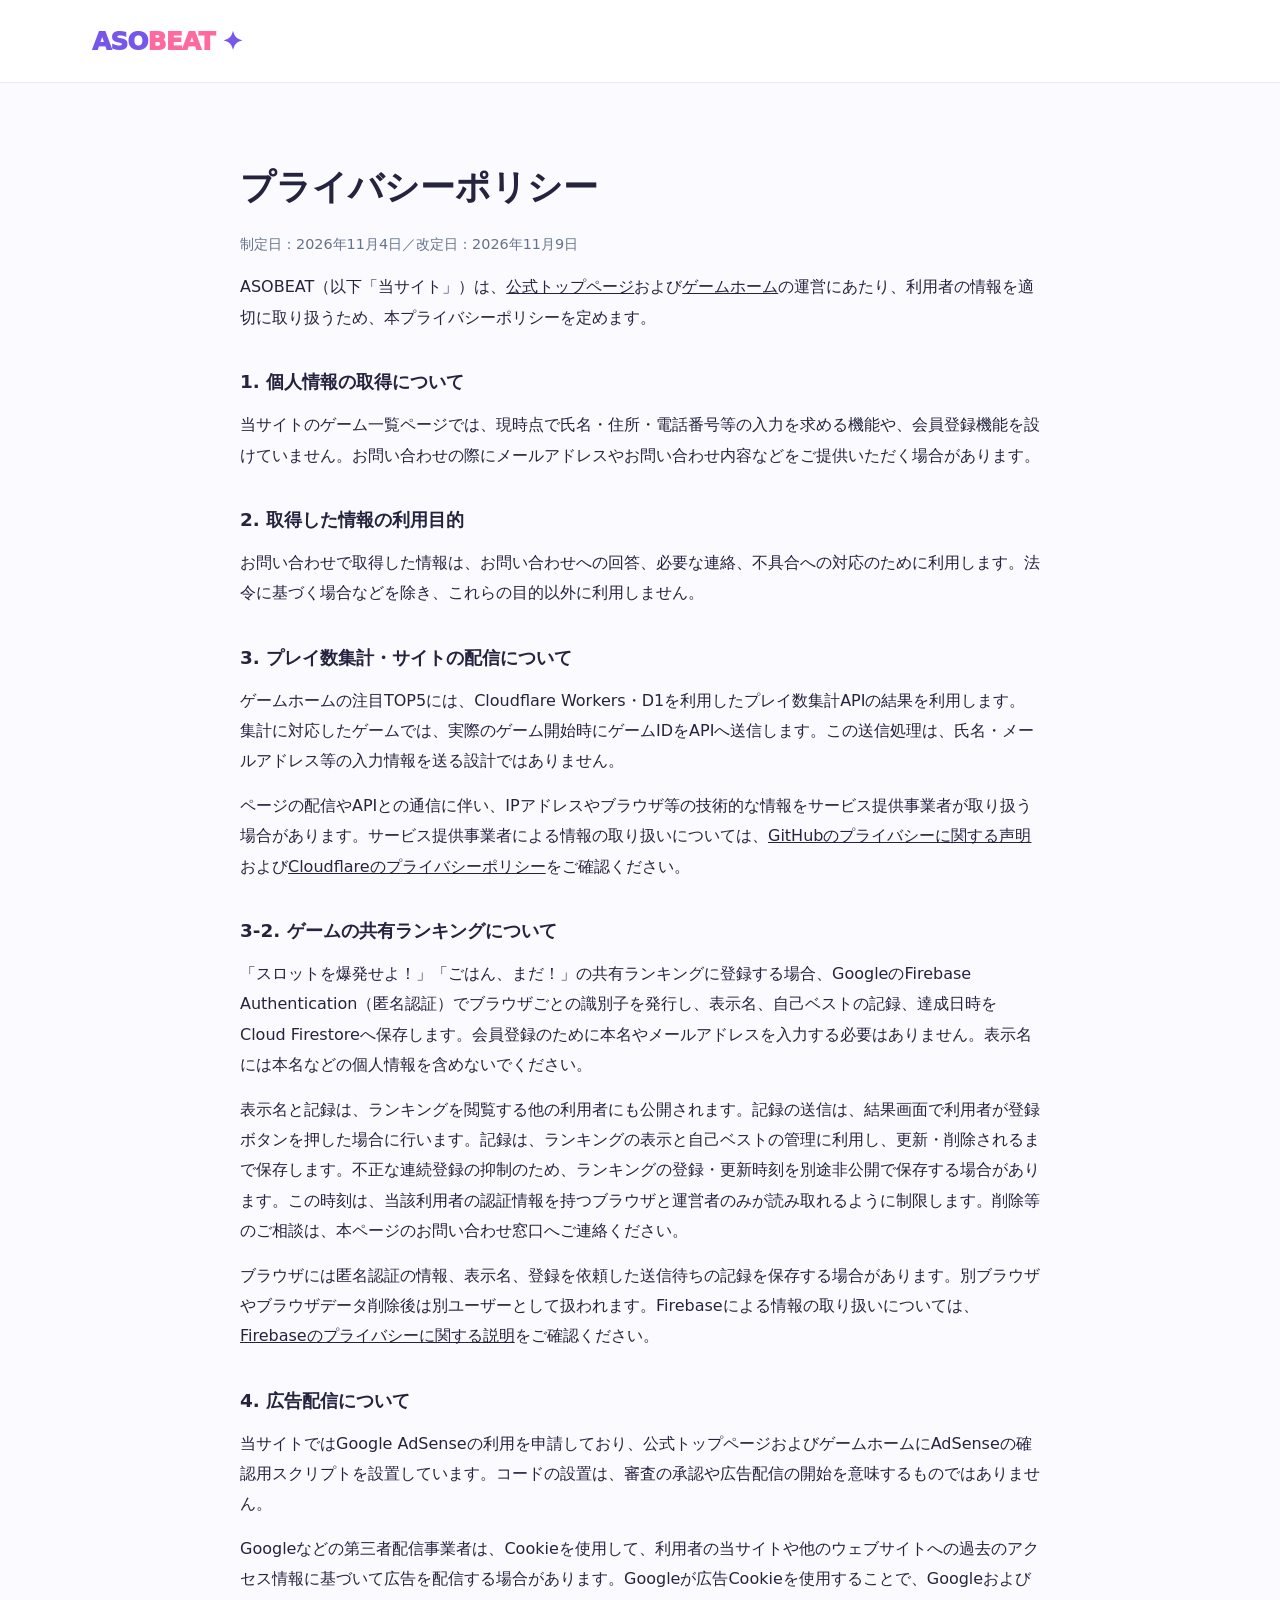
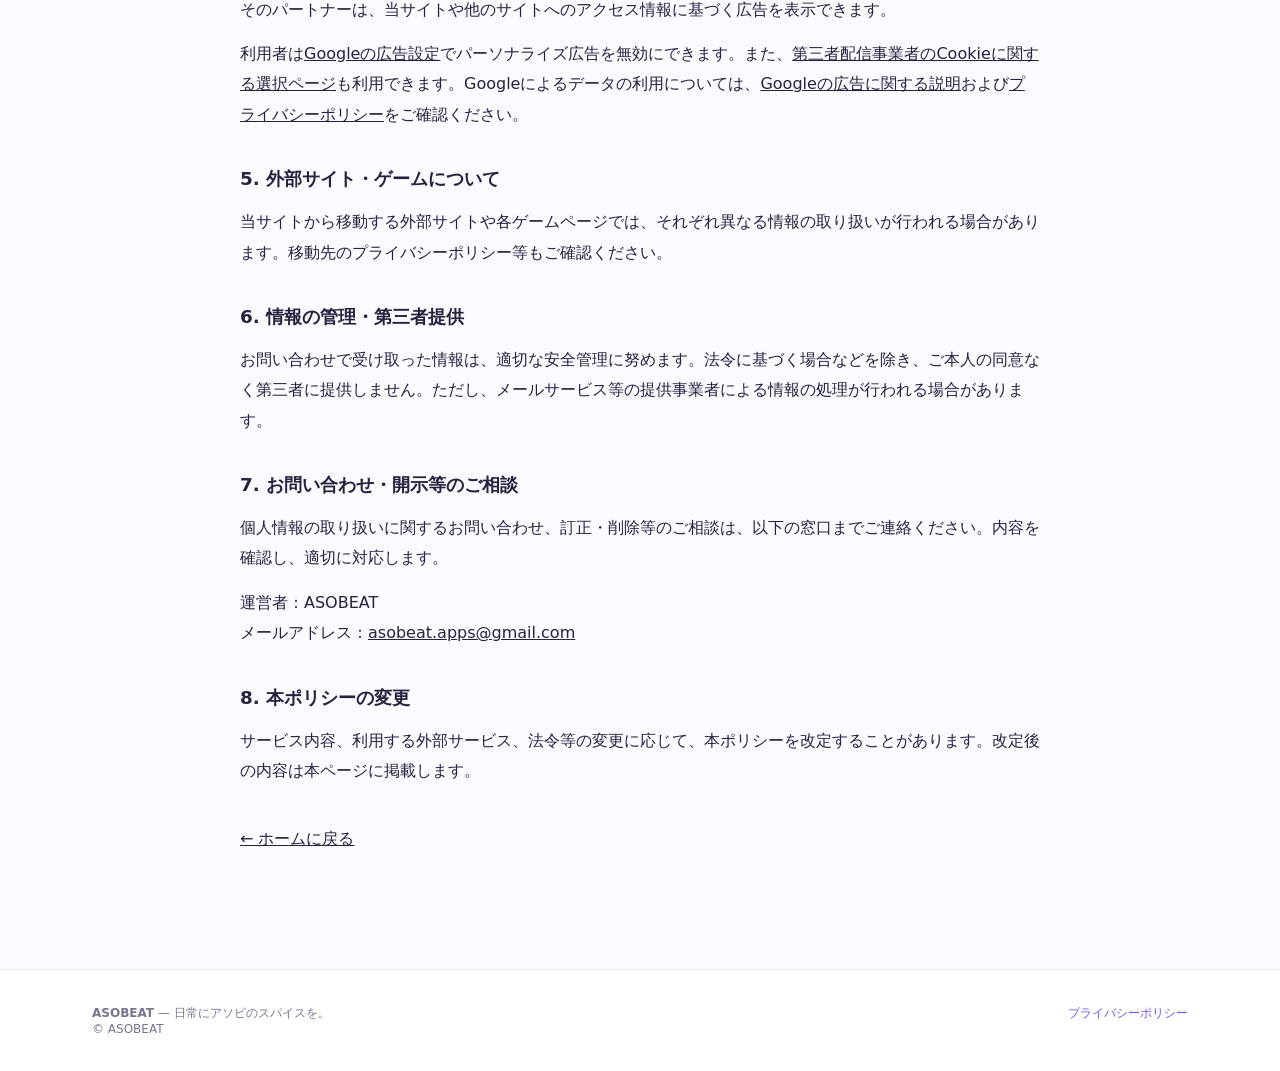
==== commit 6623a22b: "Explain private submission timing used to limit leaderboard spam" ====
--- a/privacy.html
+++ b/privacy.html
@@ -36,7 +36,7 @@
 
       <h2>3-2. ゲームの共有ランキングについて</h2>
       <p>「スロットを爆発せよ！」「ごはん、まだ！」の共有ランキングに登録する場合、GoogleのFirebase Authentication（匿名認証）でブラウザごとの識別子を発行し、表示名、自己ベストの記録、達成日時をCloud Firestoreへ保存します。会員登録のために本名やメールアドレスを入力する必要はありません。表示名には本名などの個人情報を含めないでください。</p>
-      <p>表示名と記録は、ランキングを閲覧する他の利用者にも公開されます。記録の送信は、結果画面で利用者が登録ボタンを押した場合に行います。記録は、ランキングの表示と自己ベストの管理に利用し、更新・削除されるまで保存します。削除等のご相談は、本ページのお問い合わせ窓口へご連絡ください。</p>
+      <p>表示名と記録は、ランキングを閲覧する他の利用者にも公開されます。記録の送信は、結果画面で利用者が登録ボタンを押した場合に行います。記録は、ランキングの表示と自己ベストの管理に利用し、更新・削除されるまで保存します。不正な連続登録の抑制のため、ランキングの登録・更新時刻を別途非公開で保存する場合があります。この時刻は、当該利用者の認証情報を持つブラウザと運営者のみが読み取れるように制限します。削除等のご相談は、本ページのお問い合わせ窓口へご連絡ください。</p>
       <p>ブラウザには匿名認証の情報、表示名、登録を依頼した送信待ちの記録を保存する場合があります。別ブラウザやブラウザデータ削除後は別ユーザーとして扱われます。Firebaseによる情報の取り扱いについては、<a href="https://firebase.google.com/support/privacy?hl=ja">Firebaseのプライバシーに関する説明</a>をご確認ください。</p>
 
       <h2>4. 広告配信について</h2>
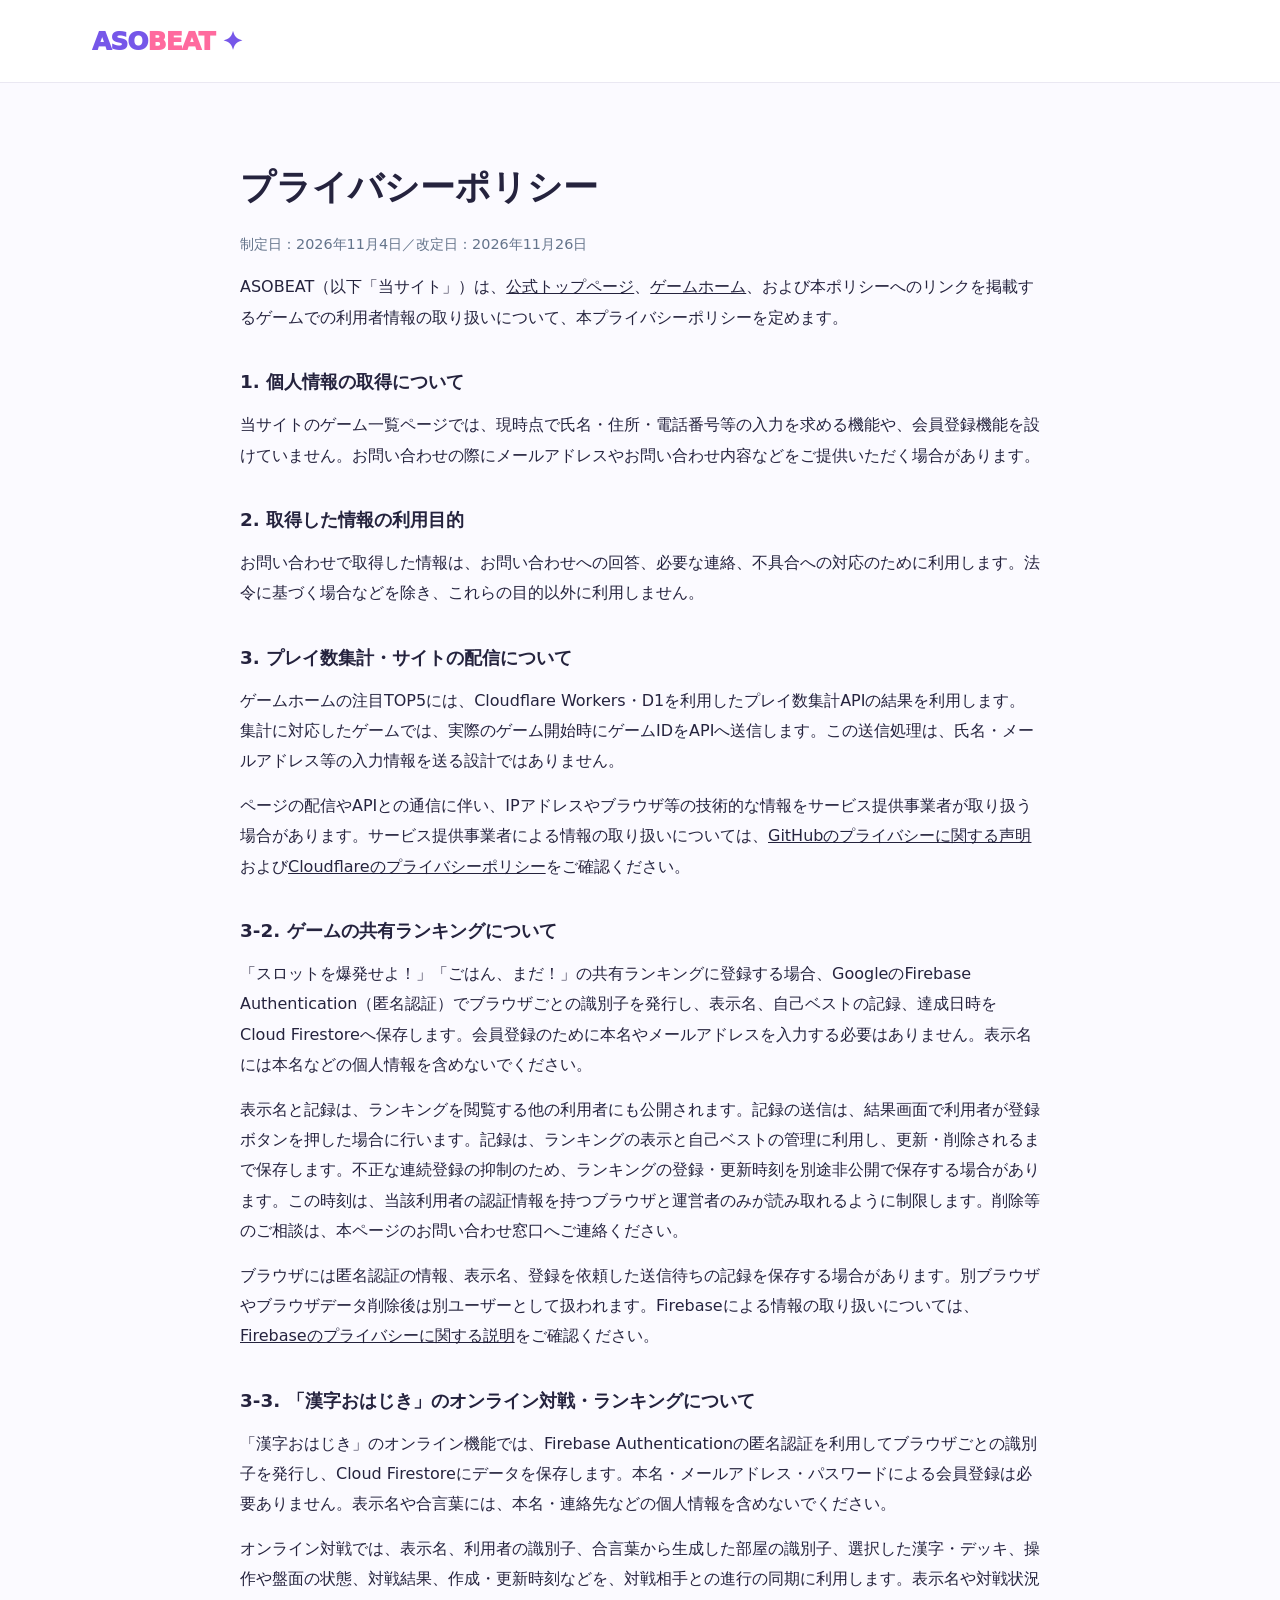
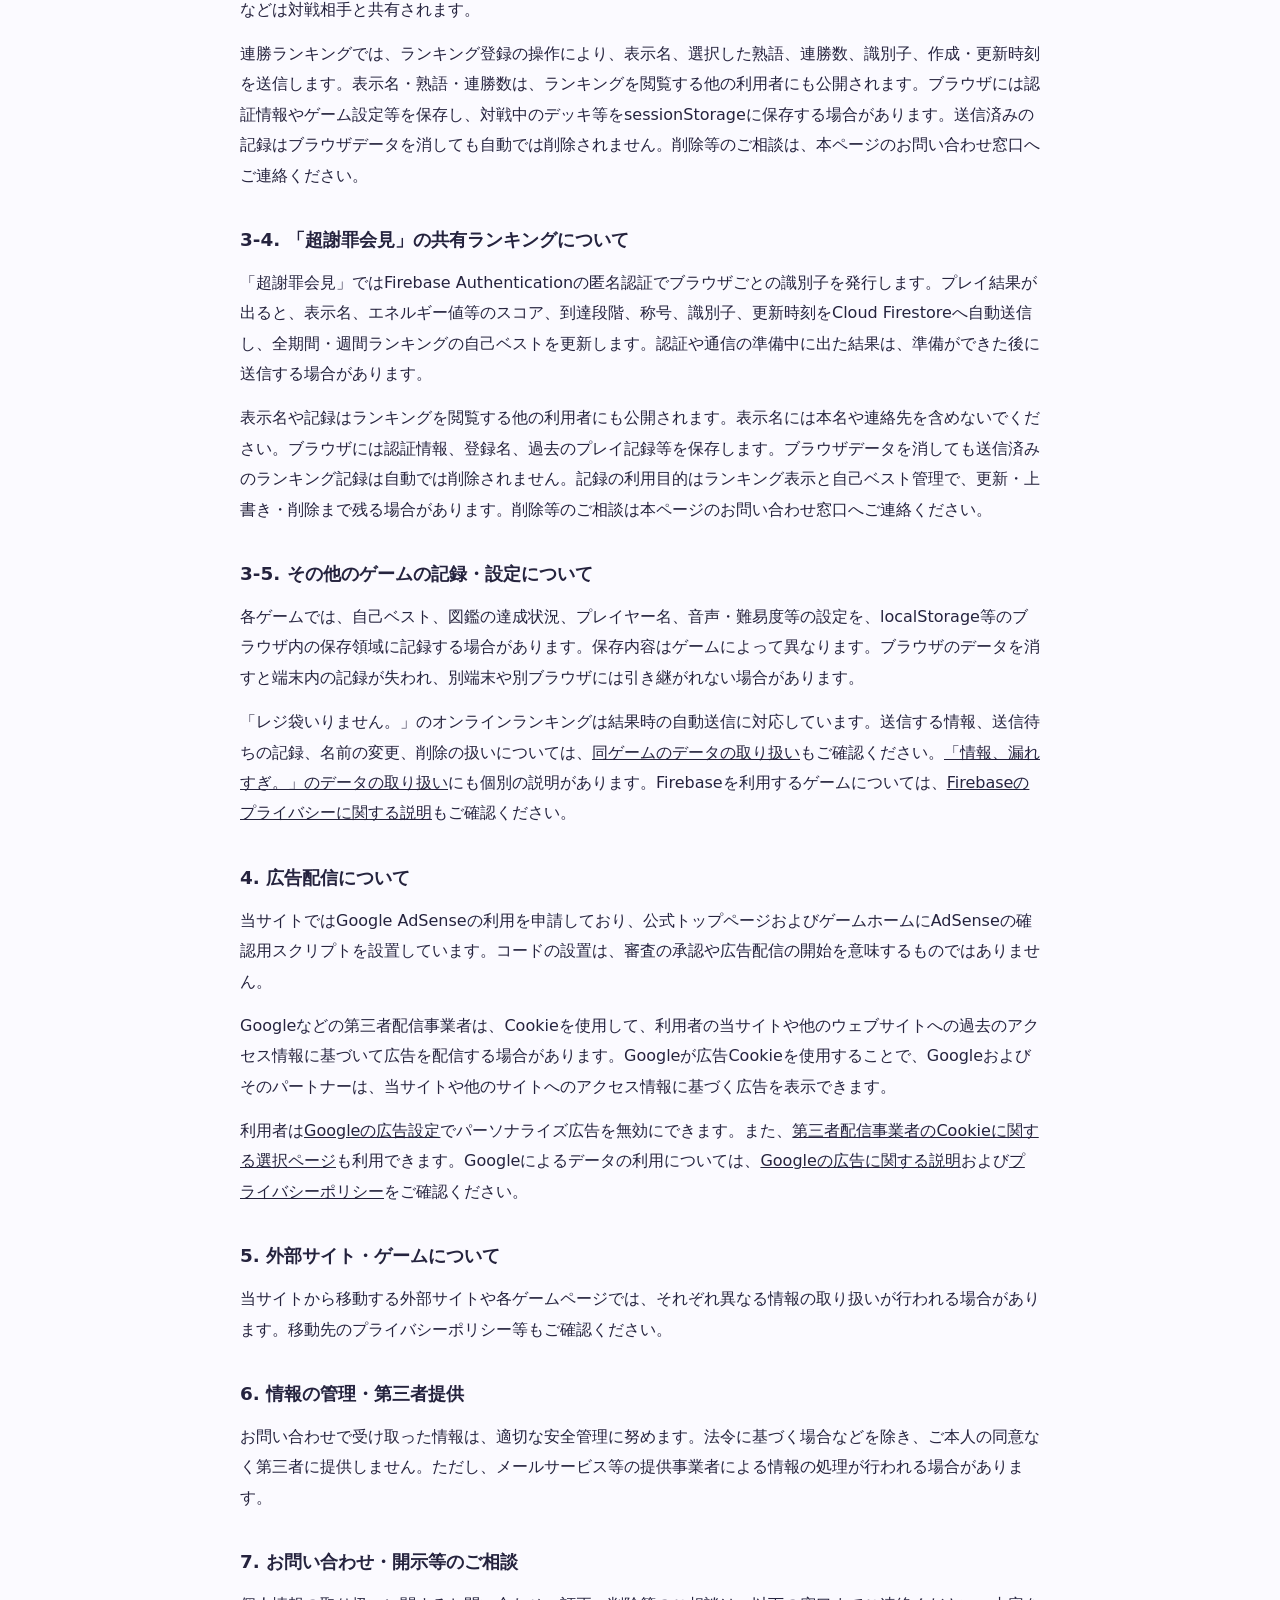
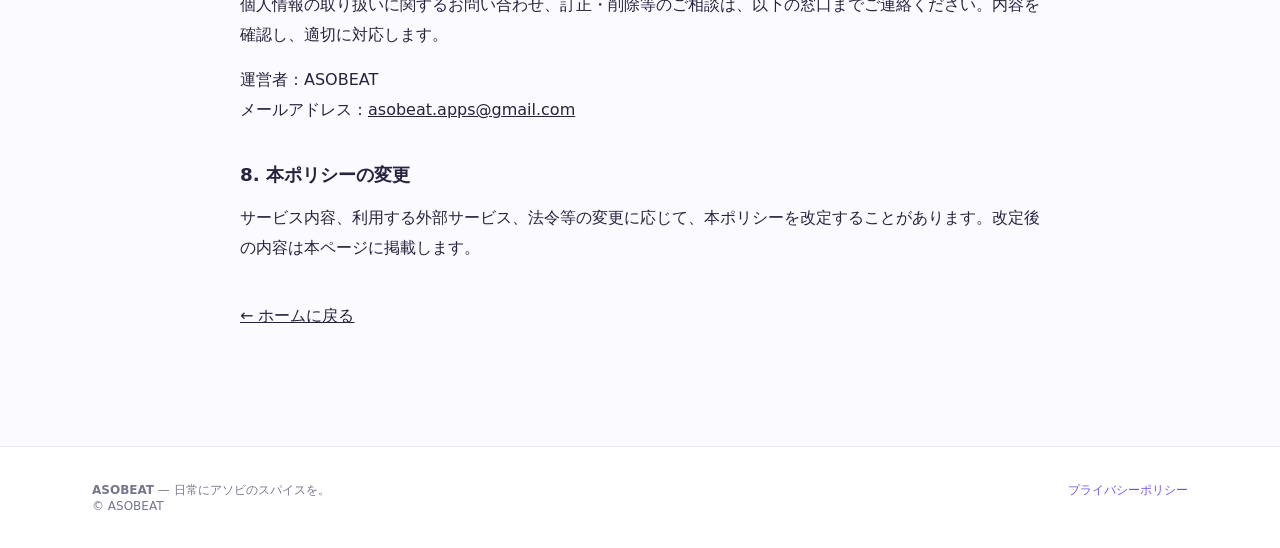
==== commit 3afb8bee: "Expose native game links and expand Firebase privacy disclosures" ====
--- a/privacy.html
+++ b/privacy.html
@@ -21,8 +21,8 @@
   <main class="wrap">
     <article class="privacy-content">
       <h1>プライバシーポリシー</h1>
-      <p class="privacy-meta">制定日：2026年11月4日／改定日：2026年11月9日</p>
-      <p>ASOBEAT（以下「当サイト」）は、<a href="https://asobeatapps-ops.github.io/">公式トップページ</a>および<a href="https://asobeatapps-ops.github.io/gamehome/">ゲームホーム</a>の運営にあたり、利用者の情報を適切に取り扱うため、本プライバシーポリシーを定めます。</p>
+      <p class="privacy-meta">制定日：2026年11月4日／改定日：2026年11月26日</p>
+      <p>ASOBEAT（以下「当サイト」）は、<a href="https://asobeatapps-ops.github.io/">公式トップページ</a>、<a href="https://asobeatapps-ops.github.io/gamehome/">ゲームホーム</a>、および本ポリシーへのリンクを掲載するゲームでの利用者情報の取り扱いについて、本プライバシーポリシーを定めます。</p>
 
       <h2>1. 個人情報の取得について</h2>
       <p>当サイトのゲーム一覧ページでは、現時点で氏名・住所・電話番号等の入力を求める機能や、会員登録機能を設けていません。お問い合わせの際にメールアドレスやお問い合わせ内容などをご提供いただく場合があります。</p>
@@ -38,6 +38,19 @@
       <p>「スロットを爆発せよ！」「ごはん、まだ！」の共有ランキングに登録する場合、GoogleのFirebase Authentication（匿名認証）でブラウザごとの識別子を発行し、表示名、自己ベストの記録、達成日時をCloud Firestoreへ保存します。会員登録のために本名やメールアドレスを入力する必要はありません。表示名には本名などの個人情報を含めないでください。</p>
       <p>表示名と記録は、ランキングを閲覧する他の利用者にも公開されます。記録の送信は、結果画面で利用者が登録ボタンを押した場合に行います。記録は、ランキングの表示と自己ベストの管理に利用し、更新・削除されるまで保存します。不正な連続登録の抑制のため、ランキングの登録・更新時刻を別途非公開で保存する場合があります。この時刻は、当該利用者の認証情報を持つブラウザと運営者のみが読み取れるように制限します。削除等のご相談は、本ページのお問い合わせ窓口へご連絡ください。</p>
       <p>ブラウザには匿名認証の情報、表示名、登録を依頼した送信待ちの記録を保存する場合があります。別ブラウザやブラウザデータ削除後は別ユーザーとして扱われます。Firebaseによる情報の取り扱いについては、<a href="https://firebase.google.com/support/privacy?hl=ja">Firebaseのプライバシーに関する説明</a>をご確認ください。</p>
+
+      <h2>3-3. 「漢字おはじき」のオンライン対戦・ランキングについて</h2>
+      <p>「漢字おはじき」のオンライン機能では、Firebase Authenticationの匿名認証を利用してブラウザごとの識別子を発行し、Cloud Firestoreにデータを保存します。本名・メールアドレス・パスワードによる会員登録は必要ありません。表示名や合言葉には、本名・連絡先などの個人情報を含めないでください。</p>
+      <p>オンライン対戦では、表示名、利用者の識別子、合言葉から生成した部屋の識別子、選択した漢字・デッキ、操作や盤面の状態、対戦結果、作成・更新時刻などを、対戦相手との進行の同期に利用します。表示名や対戦状況などは対戦相手と共有されます。</p>
+      <p>連勝ランキングでは、ランキング登録の操作により、表示名、選択した熟語、連勝数、識別子、作成・更新時刻を送信します。表示名・熟語・連勝数は、ランキングを閲覧する他の利用者にも公開されます。ブラウザには認証情報やゲーム設定等を保存し、対戦中のデッキ等をsessionStorageに保存する場合があります。送信済みの記録はブラウザデータを消しても自動では削除されません。削除等のご相談は、本ページのお問い合わせ窓口へご連絡ください。</p>
+
+      <h2>3-4. 「超謝罪会見」の共有ランキングについて</h2>
+      <p>「超謝罪会見」ではFirebase Authenticationの匿名認証でブラウザごとの識別子を発行します。プレイ結果が出ると、表示名、エネルギー値等のスコア、到達段階、称号、識別子、更新時刻をCloud Firestoreへ自動送信し、全期間・週間ランキングの自己ベストを更新します。認証や通信の準備中に出た結果は、準備ができた後に送信する場合があります。</p>
+      <p>表示名や記録はランキングを閲覧する他の利用者にも公開されます。表示名には本名や連絡先を含めないでください。ブラウザには認証情報、登録名、過去のプレイ記録等を保存します。ブラウザデータを消しても送信済みのランキング記録は自動では削除されません。記録の利用目的はランキング表示と自己ベスト管理で、更新・上書き・削除まで残る場合があります。削除等のご相談は本ページのお問い合わせ窓口へご連絡ください。</p>
+
+      <h2>3-5. その他のゲームの記録・設定について</h2>
+      <p>各ゲームでは、自己ベスト、図鑑の達成状況、プレイヤー名、音声・難易度等の設定を、localStorage等のブラウザ内の保存領域に記録する場合があります。保存内容はゲームによって異なります。ブラウザのデータを消すと端末内の記録が失われ、別端末や別ブラウザには引き継がれない場合があります。</p>
+      <p>「レジ袋いりません。」のオンラインランキングは結果時の自動送信に対応しています。送信する情報、送信待ちの記録、名前の変更、削除の扱いについては、<a href="/rejibukuro_iranai/privacy.html">同ゲームのデータの取り扱い</a>もご確認ください。<a href="/jouhou_moresugi/privacy.html">「情報、漏れすぎ。」のデータの取り扱い</a>にも個別の説明があります。Firebaseを利用するゲームについては、<a href="https://firebase.google.com/support/privacy?hl=ja">Firebaseのプライバシーに関する説明</a>もご確認ください。</p>
 
       <h2>4. 広告配信について</h2>
       <p>当サイトではGoogle AdSenseの利用を申請しており、公式トップページおよびゲームホームにAdSenseの確認用スクリプトを設置しています。コードの設置は、審査の承認や広告配信の開始を意味するものではありません。</p>
--- a/css/style.css
+++ b/css/style.css
@@ -1 +1,8 @@
 :root{--ink:#25233e;--muted:#76778e;--purple:#7657e9;--pink:#ff6a9e;--orange:#ffbc59;--bg:#fbfaff;--line:#eae8f2}*{box-sizing:border-box}html{scroll-behavior:smooth}body{margin:0;background:var(--bg);color:var(--ink);font-family:system-ui,-apple-system,"Hiragino Kaku Gothic ProN","Noto Sans JP",sans-serif}button,input,select{font:inherit}button{cursor:pointer}a{color:inherit}.wrap{max-width:1140px;margin:auto;padding:0 22px}.header{background:#fff;border-bottom:1px solid var(--line);position:sticky;top:0;z-index:10}.header .wrap{min-height:82px;display:flex;align-items:center;gap:24px}.logo{font-size:25px;font-weight:1000;letter-spacing:-1px;text-decoration:none;color:var(--purple)}.logo span{color:var(--pink)}.tagline{font-size:11px;color:var(--muted);margin-top:2px}.search{margin-left:auto;max-width:350px;width:100%;background:#f5f3fb;border:1px solid #ece9f6;border-radius:15px;display:flex;align-items:center;padding:0 14px;gap:8px}.search input{width:100%;background:transparent;border:0;outline:0;padding:13px 0;min-width:0}.hero{padding:42px 0 26px}.hero-card{background:linear-gradient(115deg,#7658e8,#b96de6 58%,#fa8db3);border-radius:28px;min-height:258px;display:flex;align-items:center;justify-content:space-between;overflow:hidden;color:white;position:relative;padding:34px 40px;box-shadow:0 18px 45px #7755c02b}.hero-card:after{content:"";position:absolute;right:-70px;top:-130px;width:370px;height:370px;border:75px solid #ffffff24;border-radius:50%}.hero-text{position:relative;z-index:1}.eyebrow{font-size:12px;font-weight:900;letter-spacing:.16em}.hero h1{font-size:clamp(27px,4.5vw,46px);margin:12px 0;line-height:1.24}.hero p{margin:0;color:#f8efff}.hero-art{font-size:110px;transform:rotate(-13deg);filter:drop-shadow(0 15px 0 #00000015);position:relative;z-index:1}.hero-note{margin:12px 4px 0;color:var(--muted);font-size:12px}.section{padding:22px 0 34px}.section-head{display:flex;justify-content:space-between;align-items:end;gap:12px;margin-bottom:18px}.section h2{font-size:24px;margin:0;letter-spacing:-.04em}.section h2 span{color:var(--pink)}.section-sub{font-size:13px;color:var(--muted);margin:5px 0 0}.count{color:var(--muted);font-size:13px}.rank-grid,.game-grid{display:grid;grid-template-columns:repeat(auto-fill,minmax(min(100%,205px),1fr));gap:17px}.game-card{background:white;border:1px solid var(--line);border-radius:20px;overflow:hidden;box-shadow:0 6px 20px #34315a09;transition:transform .18s,box-shadow .18s;min-width:0}.game-card:hover{transform:translateY(-3px);box-shadow:0 14px 30px #34315a15}.cover{height:147px;display:grid;place-items:center;position:relative;overflow:hidden}.cover .emoji{font-size:66px;filter:drop-shadow(0 7px 0 #0000000b)}.cover img{width:100%;height:100%;object-fit:cover}.badge{position:absolute;top:12px;left:12px;background:#ff547e;color:white;border-radius:8px;padding:5px 9px;font-weight:900;font-size:11px}.rank-badge{position:absolute;top:10px;right:10px;background:white;border-radius:10px;padding:6px 10px;font-weight:900;color:var(--purple);box-shadow:0 3px 12px #0001}.card-body{padding:15px}.card-title{font-size:16px;font-weight:900;line-height:1.4;margin:0 0 7px}.card-desc{font-size:12px;line-height:1.6;color:var(--muted);min-height:38px;margin:0 0 11px}.card-bottom{display:flex;align-items:center;justify-content:space-between;gap:6px}.genre{background:#f3f0ff;color:#7152d6;font-size:11px;font-weight:800;border-radius:8px;padding:6px 9px}.share{background:#f5f4f9;color:#595b70;border:0;border-radius:9px;padding:7px 9px;font-size:12px;font-weight:700}.share:hover{background:#eae5fb}.play{margin-top:12px;width:100%;border:0;border-radius:11px;background:#efedf5;color:#8b8798;padding:10px;font-weight:800;cursor:not-allowed}.play.ready{background:var(--purple);color:white;cursor:pointer}.play.ready:hover{background:#6042d3}.filters{display:flex;gap:9px;flex-wrap:wrap;margin:0 0 20px}.filter{border:1px solid #e7e3f2;background:white;color:#5e5c71;border-radius:999px;padding:9px 15px;font-size:13px;font-weight:800}.filter.active{background:var(--purple);color:white;border-color:var(--purple)}.sort{background:white;border:1px solid var(--line);padding:10px 12px;border-radius:11px;color:var(--ink)}.notice{padding:20px;border:1px dashed #d6d0e6;border-radius:16px;background:white;color:var(--muted);font-size:14px}.ad-slot{margin:30px 0 10px;padding:0;border:0;display:none}.footer{margin-top:42px;background:#fff;border-top:1px solid var(--line);padding:35px 0;color:var(--muted);font-size:12px}.footer-inner{display:flex;justify-content:space-between;gap:12px;flex-wrap:wrap}.footer a{text-decoration:none;color:var(--purple)}.toast{position:fixed;bottom:24px;left:50%;transform:translate(-50%,120px);opacity:0;background:#2e2946;color:#fff;padding:13px 20px;border-radius:13px;z-index:30;transition:.25s;font-size:13px;box-shadow:0 12px 35px #0002;max-width:90vw;text-align:center}.toast.show{transform:translate(-50%,0);opacity:1}.empty{grid-column:1/-1;text-align:center;padding:35px;color:var(--muted)}@media(max-width:650px){.wrap{padding:0 15px}.header .wrap{min-height:74px;gap:12px}.logo{font-size:20px}.tagline{font-size:9px}.search{width:45%;padding:0 10px}.search input{font-size:12px}.hero{padding-top:22px}.hero-card{padding:24px;min-height:195px;border-radius:21px}.hero-art{font-size:65px}.hero h1{font-size:27px}.hero p{font-size:12px}.section h2{font-size:21px}.rank-grid,.game-grid{grid-template-columns:repeat(2,minmax(0,1fr));gap:10px}.cover{height:112px}.cover .emoji{font-size:49px}.card-body{padding:11px}.card-title{font-size:13px}.card-desc{font-size:11px;min-height:50px}.genre{font-size:10px;padding:5px}.share{font-size:11px}.section{padding:16px 0 25px}.sort{font-size:12px}}@media(max-width:365px){.hero-art{display:none}.search{width:42%}.rank-grid,.game-grid{gap:8px}}@media(prefers-reduced-motion:reduce){*,*:before,*:after{transition:none!important;animation:none!important;scroll-behavior:auto!important}}
+
+/* The play link covers its card; sharing remains a separate interactive control. */
+.game-card{position:relative}
+a.play{display:block;text-align:center;text-decoration:none}
+a.play.ready::after{content:'';position:absolute;inset:0;border-radius:20px}
+.game-card .share{position:relative;z-index:1}
+a.play:focus-visible::after{outline:3px solid var(--purple);outline-offset:-3px}
